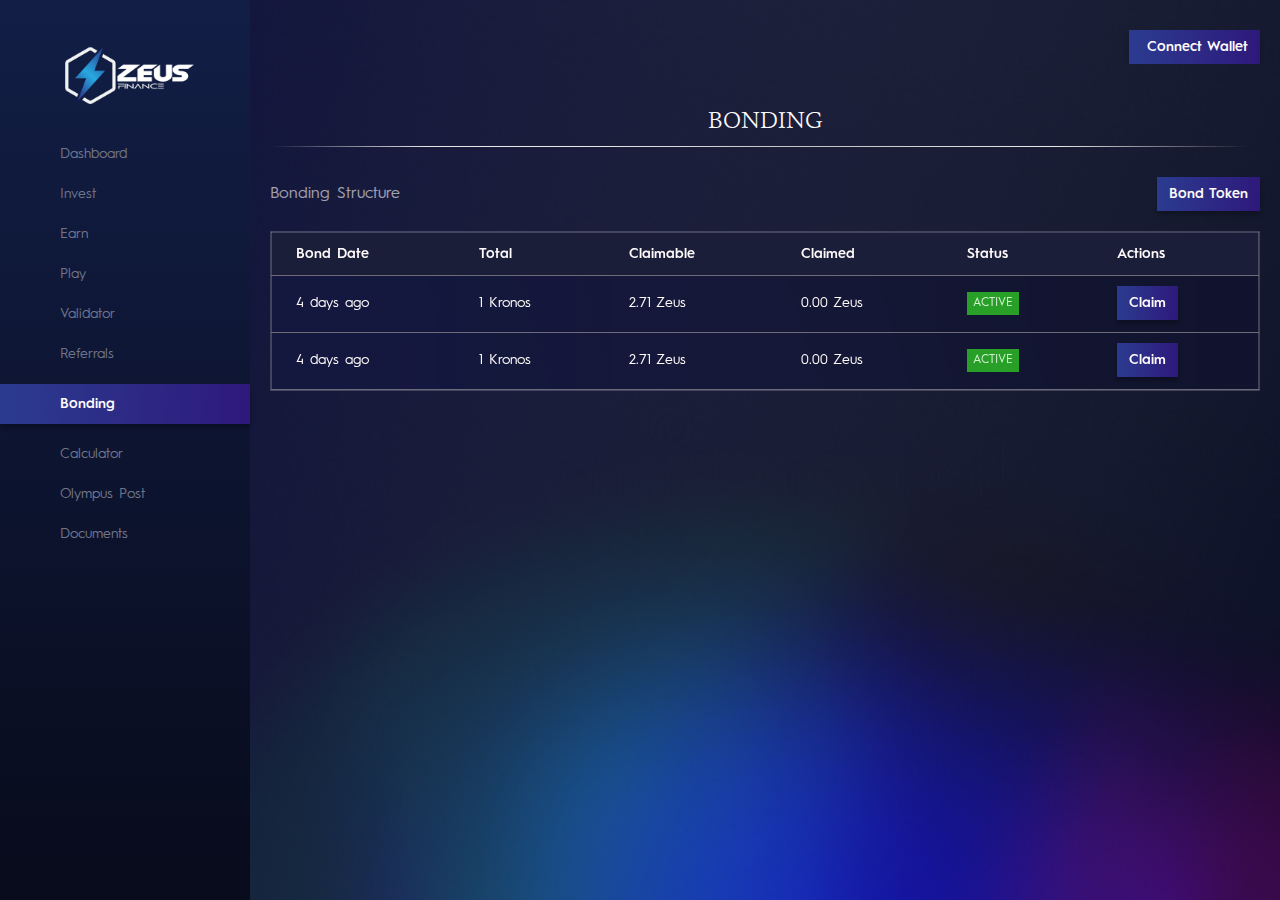
==== bonding.html @ 2ecd0ca0 "bonding and modals" ====
<!DOCTYPE html>
<html lang="en">
<head>
  <meta charset="UTF-8">
  <title>Zeus Node | Dashboard</title>
  <meta name="viewport" content="width=device-width, initial-scale=1.0">

  <!--  css style-->
  <link rel="stylesheet" type="text/css" href="assets/style.css">

  <!--Icons-->
  <link rel="stylesheet" href="https://unicons.iconscout.com/release/v4.0.0/css/line.css">
</head>
<body>

<input type="checkbox" id="nav-toggle">
<div class="sidebar">
  <div class="sidebar-brand">
    <a href="index.html" class="sidebar-link">
      <img src="assets/images/zeuslogo2.png" class="sidebar-logo">
    </a>
  </div>

  <ul class="side-menu">

    <li class="menu-link">
      <a href="index.html" class="menu-content">
        <i class="uil uil-apps"></i>
        <span class="menu-link-text">Dashboard</span>
      </a>
    </li>

    <li class="menu-link">
      <a href="invest.html" class="menu-content">
        <i class="uil uil-money-stack"></i>
        <span class="menu-link-text">Invest</span>
      </a>
    </li>

    <li class="menu-link">
      <a href="staking.html" class="menu-content">
        <i class="uil uil-money-withdraw"></i>
        <span class="menu-link-text">Earn</span>
      </a>
    </li>

    <li class="menu-link">
      <a href="lottery.html" class="menu-content">
        <i class="uil uil-play-circle"></i>
        <span class="menu-link-text">Play</span>
      </a>
    </li>

    <li class="menu-link">
      <a href="#" class="menu-content">
        <i class="uil uil-user-check"></i>
        <span class="menu-link-text">Validator</span>
      </a>
    </li>

    <li class="menu-link">
      <a href="referrals.html" class="menu-content">
        <i class="uil uil-user-plus"></i>
        <span class="menu-link-text">Referrals</span>
      </a>
    </li>

    <li class="menu-link active">
      <a href="bonding.html" class="menu-content">
        <i class="uil uil-adjust-circle"></i>
        <span class="menu-link-text">Bonding</span>
      </a>
    </li>

    <li class="menu-link">
      <a href="calculator.html" class="menu-content">
        <i class="uil uil-calculator"></i>
        <span class="menu-link-text">Calculator</span>
      </a>
    </li>

    <li class="menu-link">
      <a href="#" class="menu-content">
        <i class="uil uil-newspaper"></i>
        <span class="menu-link-text">Olympus Post</span>
      </a>
    </li>

    <li class="menu-link">
      <a href="#" class="menu-content">
        <i class="uil uil-file-alt"></i>
        <span class="menu-link-text">Documents</span>
      </a>
    </li>
  </ul>
</div>

<div class="main-content">
  <div class="top-nav">
    <div class="container">
      <button class="btn btn-primary">
        <i class="uil uil-link-h"></i>
        Connect Wallet
      </button>

      <button class="btn btn-primary menu-toggle-btn">
        <label for="nav-toggle" class="">
          <i class="uil uil-bars nav-open"></i>
          <i class="uil uil-times nav-close"></i>
        </label>
      </button>
    </div>
  </div>

  <div class="container">
    <div class="page-title dash-title">
      BONDING
      <div class="title-underline">
        <img src="./assets/images/undline.png" class="">
      </div>
    </div>

    <div class="page-section">
      <div class="bonding-header">
        <div class="structure-detail" id="modalBtn">Bonding Structure<i class="uil uil-angle-right"></i></div>
        <div class="new-bond">
          <button class="btn btn-primary">Bond Token</button>
        </div>
      </div>

      <div class="bonding-history-table table-responsive glass-card">
        <table class="table">
          <thead>
          <tr>
            <th>Bond Date</th>
            <th>Total</th>
            <th>Claimable</th>
            <th>Claimed</th>
            <th>Status</th>
            <th>Actions</th>
          </tr>
          </thead>
          <tbody>
          <tr>
            <td>4 days ago</td>
            <td>1 Kronos</td>
            <td>2.71 Zeus</td>
            <td>0.00 Zeus</td>
            <td><div class="pill success-pill">ACTIVE</div></td>
            <td><button class="btn btn-primary">Claim</button></td>
          </tr>

          <tr>
            <td>4 days ago</td>
            <td>1 Kronos</td>
            <td>2.71 Zeus</td>
            <td>0.00 Zeus</td>
            <td><div class="pill success-pill">ACTIVE</div></td>
            <td><button class="btn btn-primary">Claim</button></td>
          </tr>

          </tbody>
        </table>
      </div>
    </div>
  </div>
</div>

<!-- Modal -->
<div id="zeusModal" class="modal">

  <!-- Modal content -->
  <div class="modal-content">
    <div class="modal-header">
      <div class="modal-close"><i class="uil uil-multiply"></i></div>
      <div class="modal-title">
        <div class="modal-heading silver-text">BONDING STRUCTURE</div>
        <div class="modal-title-underline">
          <img src="./assets/images/undline.png" class="">
        </div>
      </div>
    </div>
    <div class="modal-body">
      <div class="structure-msg">
        <div class="msg-subtitle">(This structure is subject to change)</div>
        <div class="msg-text">
          <div class="msg-point">DAILY AVAILABLE TOKENS: <span class="msg-value">4287 ZEUS</span></div>
          <div class="msg-point">CURRENT AVAILABLE TOKENS: <span class="msg-value">4287 ZEUS</span></div>
          <div class="msg-point">BOND DISCOUNT: <span class="msg-value">20% off</span></div>
          <div class="msg-point">VESTING PERIOD: <span class="msg-value">7 Days</span></div>
        </div>
      </div>
    </div>
  </div>
</div>

</body>

<script>
    // Get the modal
    var modal = document.getElementById("zeusModal");

    // Get the button that opens the modal
    var btn = document.getElementById("modalBtn");

    // Get the <span> element that closes the modal
    var span = document.getElementsByClassName("modal-close")[0];

    // When the user clicks on the button, open the modal
    btn.onclick = function() {
        modal.style.display = "block";
    }

    // When the user clicks on <span> (x), close the modal
    span.onclick = function() {
        modal.style.display = "none";
    }

</script>
</html>
---- assets/style.css ----
@font-face {
    font-family: Ashbury;
    src: url('fonts/ashbury/ashbury.otf') format('opentype');
    font-weight: 300;
}

@font-face {
    font-family: Hurme;
    src: url('fonts/hurme/HurmeGeometricSans1 Hairline.otf') format('opentype');
    font-weight: 100;
}
@font-face {
    font-family: Hurme;
    src: url('fonts/hurme/HurmeGeometricSans1 HairlineOblique.otf') format('opentype');
    font-weight: 100;
    font-style: italic;
}

@font-face {
    font-family: Hurme;
    src: url('fonts/hurme/HurmeGeometricSans1 Thin.otf') format('opentype');
    font-weight: 200;
}
@font-face {
    font-family: Hurme;
    src: url('fonts/hurme/HurmeGeometricSans1 ThinOblique.otf') format('opentype');
    font-weight: 200;
    font-style: italic;
}

@font-face {
    font-family: Hurme;
    src: url('fonts/hurme/HurmeGeometricSans1 Light.otf') format('opentype');
    font-weight: 300;
}
@font-face {
    font-family: Hurme;
    src: url('fonts/hurme/HurmeGeometricSans1 LightOblique.otf') format('opentype');
    font-weight: 300;
    font-style: italic;
}

@font-face {
    font-family: Hurme;
    src: url('fonts/hurme/HurmeGeometricSans1.otf') format('opentype');
    font-weight: 400;
}
@font-face {
    font-family: Hurme;
    src: url('fonts/hurme/HurmeGeometricSans1 Oblique.otf') format('opentype');
    font-weight: 400;
    font-style: italic;
}

@font-face {
    font-family: Hurme;
    src: url('fonts/hurme/HurmeGeometricSans1 SemiBold.otf') format('opentype');
    font-weight: 500;
}
@font-face {
    font-family: Hurme;
    src: url('fonts/hurme/HurmeGeometricSans1SemiBoldOblique.otf') format('opentype');
    font-weight: 500;
    font-style: italic;
}

@font-face {
    font-family: Hurme;
    src: url('fonts/hurme/HurmeGeometricSans1 Bold.otf') format('opentype');
    font-weight: 600;
}
@font-face {
    font-family: Hurme;
    src: url('fonts/hurme/HurmeGeometricSans1 BoldOblique.otf') format('opentype');
    font-weight: 600;
    font-style: italic;
}

@font-face {
    font-family: Hurme;
    src: url('fonts/hurme/HurmeGeometricSans1 Black.otf') format('opentype');
    font-weight: 700;
}
@font-face {
    font-family: Hurme;
    src: url('fonts/hurme/HurmeGeometricSans1 BlackOblique.otf') format('opentype');
    font-weight: 700;
    font-style: italic;
}


* {
    box-sizing: border-box;
    font-family: Hurme, sans-serif;
    padding: 0;
    margin: 0;
    transition: all 300ms ease-out;
    scroll-behavior: smooth;
}

body {
    background: #060C2C;
}

/* Chrome, Safari, Edge, Opera */
input::-webkit-outer-spin-button,
input::-webkit-inner-spin-button {
    -webkit-appearance: none;
    margin: 0;
}
/* Firefox */
input[type=number] {
    -moz-appearance: textfield;
}

a {
    text-decoration: none;
}

html {
    scroll-behavior: smooth;
}

ul {
    list-style: none;
}


.sidebar {
    width: 250px;
    position: fixed;
    height: 100%;
    background: linear-gradient(180deg, #121E46 0%, #080B1B 100%);
}

.sidebar-brand {
    display: flex;
    align-items: center;
    justify-content: space-between;
}
.sidebar-link {
    margin-left: auto;
    margin-right: auto;
}
.sidebar-logo {
    height: 70px;
    width: auto;
    margin: 40px auto 0 auto;
}

.side-menu {
    margin-top: 28px;
}

li.menu-link {
    margin-bottom: 20px;
}

li.menu-link.active {
    padding: 10px 0;
    background: linear-gradient(91.88deg, #2B398E 7.34%, #2F1076 124.99%);
    box-shadow: 0px 4px 4px rgba(0, 0, 0, 0.25);
}
li.menu-link.active:hover {
    background: linear-gradient(271.73deg, #2B398E 10.87%, #2F1076 110.5%);
}
.menu-content {
    margin-left: 60px;
    color: #70758A;
    font-size: 14px;
    transition: all 300ms ease-out;
}

.menu-content:hover {
    color: #FFFBFB;
}

.active .menu-content {
    color: #FFFBFB;
}

.menu-content i {
    width: 20px;
}

.main-content {
    margin-left: 250px;

    /*width: 100%;*/
    height: 100vh;
    /*display: flex;*/
    background-image: url(./images/zeusbg.jpg);
    background-size: 100% 100%;
    background-position: center center;
    background-repeat: no-repeat;
    overflow-y: scroll;
    padding-bottom: 40px;
}

@media only screen and (max-width: 980px) {
    .main-content {
        width: 100%;
        left: 0 !important;
        margin-left: 0 !important;
    }

    .sidebar {
        left: -100% !important;
    }

}

.active .menu-link-text {
    font-weight: 500;
}


/*mobile sidebar toggle*/
#nav-toggle:checked + .sidebar {
    left: 0 !important;
    z-index: 100;
    width: 250px;
}

#nav-toggle:checked + ~.main-content {
    margin-left: 0rem !important;
}

#nav-toggle {
    display: none;
}

#nav-toggle:checked + .nav-close {
    display: inline-block !important;
}
#nav-toggle:checked + .nav-open {
    display: none !important;
}

.nav-open {
    display: inline-block !important;
}
.nav-close {
    display: none !important;
}
/*mobile sidebar toggle end*/


.container {
    margin-left: auto;
    margin-right: auto;
    padding-right: 20px;
    padding-left: 20px;
}

@media screen and (min-width: 576px) {
    .container {
        max-width: 540px;
        overflow: hidden;
    }
}

@media screen and (min-width: 768px) {
    .container {
        max-width: 720px;
    }
}

@media screen and (min-width: 992px) {
    .container {
        max-width: 960px;
    }
}

@media screen and (min-width: 1200px) {
    .container {
        max-width: 1140px;
    }
}

@media screen and (min-width: 1400px) {
    .container {
        max-width: 1320px;
    }
}

.top-nav {
    padding: 30px 0 40px 0;
}

.top-nav .container {
    display: flex;
    align-items: center;
    justify-content: end;
    width: 100%;
}

button.btn {
    border-radius: 0;
    display: flex;
    align-items: center;
    padding: 8px 12px;
    border: none;
    font-size: .875rem;
    font-weight: 500;
    cursor: pointer;
}

button.btn-sm {
    font-size: .75rem !important;
    padding: 6px 10px !important;
}

.btn-primary {
    background: linear-gradient(91.88deg, #2B398E 7.34%, #2F1076 124.99%);
    box-shadow: 0px 4px 4px rgba(0, 0, 0, 0.25);
    color: #FFFBFB;
    transition: background 300ms ease-out;
}

.btn-primary:hover {
    background: linear-gradient(271.69deg, #332B8E 18.62%, #4F1076 124.8%);
}

.btn i {
    margin-right: 6px;
    font-size: 20px;
}

.top-nav .container {
    display: flex;
    align-items: center;
    justify-content: end;
}

.menu-toggle-btn {
    margin-left: 20px;
    display: none !important;
}

.menu-toggle-btn i {
    margin-right: 0;
}

@media only screen and (max-width: 980px) {
    .top-nav .container {
        justify-content: space-between;
    }
    .menu-toggle-btn {
        display: flex !important;
    }
}

.page-title {
    font-family: Ashbury, sans-serif;
    color: #FFFBFB;
    font-size: 24px;
    text-align: center;
}
.dash-title {
    margin-bottom: 20px;
}
.title-underline {
    margin-top: -10px;
}
.title-underline img {
    width: 100%;
}

.dash-summary {
    /*margin-top: 32px;*/
    display: grid;
    grid-template-columns: repeat(2, 1fr);
    column-gap: 20px;
}
@media only screen and (max-width: 980px) {
    .dash-summary {
        grid-template-columns: repeat(1, 1fr);
    }
}

.summary-cards {

}

.card-group {
    display: grid;
    grid-template-columns: repeat(2, 1fr);
    column-gap: 20px;
}
@media only screen and (max-width: 768px) {
    .card-group {
        grid-template-columns: repeat(1, 1fr);
    }
}
@media only screen and (min-width: 560px) {
    .card-group {
        grid-template-columns: repeat(2, 1fr);
    }
}


.summary-card-single {
    margin-bottom: 20px;
    padding: 20px;
    border: 1px solid rgba(255, 255, 255, 0.2);

    background: linear-gradient(253.09deg, rgba(3, 2, 34, 0.25) -7.53%, rgba(7, 6, 86, 0.1575) 97.04%);
    backdrop-filter: blur(200px);
    -webkit-backdrop-filter: blur(200px);
    height: 126px;
}

.dash-summary-card-title {
    color: #fff;
    font-size: 14px;
    font-weight: 500;
    text-align: center;
}

.dash-summary-card-value {
    font-size: 50px;
    font-family: Ashbury, sans-serif;
    text-align: center;
}
@media only screen and (min-width: 980px) and (max-width: 1366px) {
    .dash-summary-card-value {
        font-size: 40px;
        margin-top: 12px;
    }
}

.dash-summary-card-grid {
    width: 100%;
    display: flex;
    align-items: center;
    justify-content: space-between;
    margin-top: 10px;
}

.card-value {
    font-size: 22px;
    font-family: Ashbury, sans-serif;
}
@media only screen and (min-width: 980px) and (max-width: 1200px){
    .card-value {
        font-size: 18px;
    }
}

.gold-text {
    background-image: linear-gradient(
            to right,
            /*#462523 0,*/
            #cb9b51 0,
            #f6e27a 45%,
            #f6f2c0 50%,
            /*#f6e27a 55%,*/
            #cb9b51 55%,
            #f6e27a 100%
    );
    background-clip: text;
    text-fill-color: transparent;
    -webkit-background-clip: text;
    -webkit-text-fill-color: transparent;
}

.pct-change {
    color: #259A46;
    font-size: 18px;
}
@media only screen and (min-width: 980px) and (max-width: 1200px) {
    .pct-change {
        font-size: 14px;
    }
}

.currency-dropdown {
    margin-top: 10px;
    display: flex;
    justify-content: center;
}

.summary-select {
    padding: 4px 8px;
    border: 1px solid #fff;
    background: rgba(255, 255, 255, 0.24);
    color: #fff;
    font-size: 12px;
}

.summary-select:focus {
    outline: none;
}

.news-card {
    padding: 20px;
    border: 1px solid rgba(255, 255, 255, 0.2);

    background: linear-gradient(253.09deg, rgba(3, 2, 34, 0.25) -7.53%, rgba(7, 6, 86, 0.1575) 97.04%);
    backdrop-filter: blur(200px);
    -webkit-backdrop-filter: blur(200px);

    height: 272px;
    overflow: hidden;
}

img.news-card-bg {
    height: 213px;
    opacity: 0.2;
    transform: rotate(15deg);
    top: 120px;
    left: -25px;
    position: absolute;
    pointer-events: none;
}
@media screen and (max-width: 768px) {
    img.news-card-bg {
        display: none;
    }
}

.news-card-title {
    color: #fff;
    font-size: 14px;
    font-weight: 500;
}

.news-article-title {
    color: #fff;
    font-size: 14px;
    margin-top: 10px;
}

.news-excerpt {
    color: #c9c9c9;
    font-size: 13px;
    margin-top: 4px;
    margin-bottom: 12px;
}

a.visit-link {
    font-size: 12px;
    font-weight: 500;
    color: #fff;
}

span.link-icon i {
    margin-top: -10px;
    font-size: 10px;
}

.card-bottom {
    margin-top: 50px;
    display: flex;
    align-items: center;
    justify-content: space-between;
}
@media only screen and (min-width: 980px) and (max-width: 1200px) {
    .card-bottom {
        margin-top: 40px;
    }
}
@media only screen and (max-width: 768px) {
    .card-bottom {
        margin-top: 32px;
    }
}

.news-card-date {
    font-size: 10px;
    color: #c9c9c9;
    font-weight: 300;
}

.news-navigate {
    display: flex;
    align-items: center;
}

.navigate-next, .navigate-prev {
    background-color: #273ebe;
    padding: 4px;
    display: flex;
    align-items: center;
    justify-content: center;
    color: #fff;
    font-size: 20px;
}

.navigate-next:hover, .navigate-prev:hover {
    background-color: #162372;
}

.navigate-next {
    margin-left: 8px;
}

.nodes-title {
    margin-top: 60px;
    margin-bottom: 20px;
}

.node-tiers-card {
    border: 1px solid rgba(255, 255, 255, 0.2);

    background: linear-gradient(253.09deg, rgba(3, 2, 34, 0.25) -7.53%, rgba(7, 6, 86, 0.1575) 97.04%);
    backdrop-filter: blur(200px);
    -webkit-backdrop-filter: blur(200px);
    padding: 40px 60px;
    display: grid;
    grid-template-columns: repeat(4, 1fr);
    column-gap: 30px;
    align-items: center;
    justify-content: center;
}

.node-tier {
    border: 1px solid rgba(255, 255, 255, 0.2);
    width: 230px;
    margin-right: auto;
    margin-left: auto;

    background: linear-gradient(253.09deg, rgba(3, 2, 34, 0.25) -7.53%, rgba(7, 6, 86, 0.1575) 97.04%);
    backdrop-filter: blur(200px);
    -webkit-backdrop-filter: blur(200px);
    padding: 24px 0 20px 0;
    text-align: center;

    transition: all 400ms ease-out;
}

@media only screen and (max-width: 560px) {
    .node-tiers-card {
        grid-template-columns: repeat(1, 1fr);
    }

    .node-tier {
        margin-bottom: 20px;
        width: 100%;
    }
}
@media only screen and (min-width: 560px) and (max-width: 980px) {
    .node-tiers-card {
        grid-template-columns: repeat(2, 1fr);
        column-gap: 20px;

        padding: 40px 25px;
    }

    .node-tier {
        width: 100%;
        margin-bottom: 32px;
    }
}
@media only screen and (min-width: 980px) and (max-width: 1300px) {
    .node-tiers-card {
        grid-template-columns: repeat(2, 1fr);
    }

    .node-tier {
        margin-bottom: 20px;
    }
}

img.node-img {
    height: 105px;
}

.tier-title {
    font-size: 24px;
    font-family: Ashbury, sans-serif;
    margin-top: 6px;

    background: linear-gradient(90.72deg, #737373 3.02%, #EEEEEE 31.07%, #9E9E9E 58.57%, #F9F9F9 97.64%);
    -webkit-background-clip: text;
    -webkit-text-fill-color: transparent;
    background-clip: text;
    text-fill-color: transparent;
    transition: all 300ms ease-out;
}
@media only screen and (max-width: 980px) {
    .tier-title {
        background: linear-gradient(90.72deg, #E9D16C 3.02%, #F1DF96 31.07%, #BFA24E 58.57%, #EFDB8D 97.64%);
        -webkit-background-clip: text;
        -webkit-text-fill-color: transparent;
        background-clip: text;
        text-fill-color: transparent;
    }
}

.tier-title-underline {
    margin-top: -10px;
}

.tier-earning {
    color: #AFAFAF;
    font-size: 10px;
    margin-top: 16px;
}

.node-tier button {
    margin-top: 12px;
}

.btn-sm {
    font-size: 12px;
}

.btn-sm i {
    font-size: 18px;
    margin-right: 6px;
}

.node-tier button {
    /*visibility: hidden;*/
    opacity: 0;
    margin-left: auto;
    margin-right: auto;
    transition: all 300ms ease-out;
}
@media only screen and (max-width: 980px) {
    .node-tier button {
        opacity: 1;
    }
}

.node-tier .node-img {
    -webkit-filter: grayscale(100%); /* Safari 6.0 - 9.0 */
    filter: grayscale(100%);
}
@media only screen and (max-width: 980px) {
    .node-tier .node-img {
        filter: none;
        -webkit-filter: none;
    }
}

.node-tier:hover {
    border: 1px solid rgba(255, 217, 82, 0.37);
}

.node-tier:hover .node-img {
    filter: none;
    -webkit-filter: none;
}

.node-tier:hover .tier-title {
    background: linear-gradient(90.72deg, #E9D16C 3.02%, #F1DF96 31.07%, #BFA24E 58.57%, #EFDB8D 97.64%);
    -webkit-background-clip: text;
    -webkit-text-fill-color: transparent;
    background-clip: text;
    text-fill-color: transparent;
}

.node-tier:hover button {
    /*visibility: visible;*/
    opacity: 1;
}

.glass-card {
    border: 1px solid rgba(255, 255, 255, 0.2);

    background: linear-gradient(253.09deg, rgba(3, 2, 34, 0.25) -7.53%, rgba(7, 6, 86, 0.1575) 97.04%);
    backdrop-filter: blur(200px);
    -webkit-backdrop-filter: blur(200px);
}

.asset-value-card {
    margin-top: 40px;
    padding: 32px 60px;
}
@media only screen and (max-width: 768px) {
    .asset-value-card {
        padding: 32px;
    }
}

.asset-value-card-title {
    font-size: 20px;
    color: #FFFBFB;
    font-weight: 500;
}
@media only screen and (max-width: 768px) {
    .asset-value-card-title {
        font-size: 16px;
    }
}

.asset-summary {
    margin-top: 30px;
    display: grid;
    grid-template-columns: repeat(2, 1fr);
    column-gap: 40px;
}
@media only screen and (max-width: 980px) {
    .asset-summary {
        grid-template-columns: repeat(1, 1fr);
        justify-content: center;
    }
}

.asset-single {
    display: flex;
    align-items: center;
}
@media only screen and (min-width: 980px) and (max-width: 1300px) {
    .asset-single {
        flex-direction: column;
    }
}
@media only screen and (max-width: 980px) {
    .asset-single {
        margin-right: auto;
        margin-left: auto;
    }

    .asset-single:first-child {
        margin-bottom: 40px;
    }
}
@media only screen and (max-width: 768px) {
    .asset-single {
        flex-direction: column;
        margin-bottom: 32px;
    }
}

.asset-chart {
    margin-right: 24px;
    height: 100%;
}
@media only screen and (min-width: 980px) and (max-width: 1300px) {
    .asset-chart {
        margin-right: 0;
    }
}
@media only screen and (max-width: 768px) {
    .asset-chart {
        margin-right: 0;
    }
}

.asset-details {
    margin-top: 16px;
}

.asset-detail-header {
    display: flex;
    align-items: center;
    padding-bottom: 8px;
    margin-bottom: 16px;
    border-bottom: 1px solid #FFFBFB;
}
@media only screen and (max-width: 768px) {
    .asset-detail-header {
        justify-content: center;
    }
}

img.asset-icon {
    width: 27px;
    height: 27px;
    object-fit: cover;
    border-radius: 50%;
    margin-right: 5px;
}

.asset-id {
    font-weight: 500;
    color: #FFFBFB;
}

.asset-name {
    font-size: 12px;
    font-weight: 300;
    color: #FFFBFB;
}

.asset-breakdown {
    width: 100%;
}

.breakdown-row {
    display: flex;
    align-items: center;
    justify-content: space-between;
    margin-bottom: 8px;
}

.row-title {
    font-size: 12px;
    font-weight: 300;
    color: #D7D7DA;
    margin-right: 80px;
}

.row-value {
    font-size: 12px;
    font-weight: 300;
    color: #FFFBFB;
}

canvas {
    width:200px;
    height:200px;
}
@media only screen and (max-width: 768px) {
    canvas {
        width: 150px;
        height: 150px;
    }
}

.asset-table {
    margin-top: 40px;
}

.table-responsive {
    overflow: scroll;
}

.table {
    width: 100%;
    color: #FFFBFB;
    text-align: start;
    border: 1px solid rgba(255, 255, 255, 0.2);
    border-collapse: collapse;
}

.table * * {
    padding: .75rem 1.5rem;
    text-align: start;
    white-space: nowrap;
}

.table thead * {
    background-color: #1B1E39;
    font-weight: 500;
    font-size: 14px;
}

.table thead tr {
    border-bottom: 1px solid #6d6b7a;
}

.table tbody tr {
    padding: 16px 20px !important;
    font-size: 14px;
}
.table tbody tr td{
    padding-top: 1.5rem;
}

.table tbody tr{
    border-bottom: 1px solid #6d6b7a;
}

.node-summary {
    padding: 32px;
    display: grid;
    grid-template-columns: repeat(4, 1fr);
}
@media screen and (min-width: 768px) and (max-width: 1300px) {
    .node-summary {
        /*grid-template-columns: repeat(1, 1fr);*/
        display: flex;
        flex-direction: column;
    }
}
@media screen and (max-width: 768px) {
    .node-summary {
        display: flex;
        flex-direction: column;
    }
}

.owned-node-summary {
    grid-area: 1 / 1 / 2 / 2;
    margin-right: 20px;
}
@media screen and (max-width: 768px) {
    .owned-node-summary {
        margin-bottom: 20px;
    }
}

.owned-node-title {
    color: #FFFBFB;
    font-size: 20px;
    font-weight: 500;
    margin-bottom: 2px;
}

.owned-node-value {
    font-size: 40px;
    font-family: Ashbury, sans-serif;
}

.owned-node-crypto {
    font-size: 16px;
    font-weight: 500;
    color: #FFFBFB;
}

.owned-node-crypto span.coin-id {
    font-weight: 200;
}

.guide-button {
    font-size: 16px;
    opacity: 50%;
    color: #FFFBFB;
    font-weight: 300;
    margin-top: 60px;
    cursor: pointer;
}
.guide-button:hover {
    opacity: 100%;
}

.node-claims {
    grid-area: 1 / 2 / 2 / 5;
    display: grid;
    grid-template-columns: repeat(4, 1fr);
    column-gap: 24px;
}
@media screen and (min-width: 1100px) and (max-width: 1390px) {
    .node-claims {
        grid-area: 1 / 2 / 2 / 5;
        grid-template-columns: repeat(4, 1fr);
    }
}
@media screen and (min-width: 1100px) and (max-width: 1300px) {
    .node-claims {
        margin-top: 20px;
    }
}
@media screen and (min-width: 768px) and (max-width: 1100px) {
    .node-claims {
        grid-template-columns: repeat(2, 1fr);
        grid-area: unset;
        margin-top: 20px;
        align-items: center;
        justify-content: center;
    }
}
@media screen and (max-width: 768px) {
    .node-claims {
        grid-template-columns: repeat(2, 1fr);
        display: grid;
        flex-direction: column;
        align-items: center;
    }
}
@media screen and (max-width: 560px) {
    .node-claims {
        grid-area: 1 / 1 / 2 / 2;
        display: flex;
        flex-direction: column;
        align-items: center;
    }
}

.node-claim-single {
    border: 1px solid rgba(255, 255, 255, 0.2);
    width: 160px;

    background: linear-gradient(253.09deg, rgba(3, 2, 34, 0.25) -7.53%, rgba(7, 6, 86, 0.1575) 97.04%);
    backdrop-filter: blur(200px);
    -webkit-backdrop-filter: blur(200px);
    padding: 12px;
    text-align: center;

    transition: all 400ms ease-out;
}
.node-claim-single:hover {
    border: 1px solid rgba(255, 217, 82, 0.37);
}
@media screen and (min-width: 768px) and (max-width: 1300px) {
    .node-claim-single {
        margin-bottom: 20px;
        margin-left: auto;
        margin-right: auto;
    }
}
@media screen and (max-width: 768px) {
    .node-claim-single {
        margin-bottom: 20px;
        padding: 12px 40px;
        width: auto;
    }
}

img.node-claim-img {
    -webkit-filter: grayscale(100%); /* Safari 6.0 - 9.0 */
    filter: grayscale(100%);
    height: 75px;
}
.node-claim-single:hover img.node-claim-img {
    filter: none;
    -webkit-filter: none;
}
@media screen and (max-width: 768px) {
    img.node-claim-img {
        -webkit-filter: none; /* Safari 6.0 - 9.0 */
        filter: none;
    }
}

.tier-claim-title {
    font-size: 16px;
    margin-top: 5px;
    font-family: Ashbury, sans-serif;

    background: linear-gradient(90.72deg, #737373 3.02%, #EEEEEE 31.07%, #9E9E9E 58.57%, #F9F9F9 97.64%);
    -webkit-background-clip: text;
    -webkit-text-fill-color: transparent;
    background-clip: text;
    text-fill-color: transparent;
}
.node-claim-single:hover .tier-claim-title {
    background-image: linear-gradient(
            to right,
                /*#462523 0,*/
            #cb9b51 0,
            #f6e27a 45%,
            #f6f2c0 50%,
                /*#f6e27a 55%,*/
            #cb9b51 55%,
            #f6e27a 100%
    );
    background-clip: text;
    text-fill-color: transparent;
    -webkit-background-clip: text;
    -webkit-text-fill-color: transparent;
}
@media screen and (max-width: 768px) {
    .tier-claim-title {
        background-image: linear-gradient(
                to right,
                    /*#462523 0,*/
                #cb9b51 0,
                #f6e27a 45%,
                #f6f2c0 50%,
                    /*#f6e27a 55%,*/
                #cb9b51 55%,
                #f6e27a 100%
        );
        background-clip: text;
        text-fill-color: transparent;
        -webkit-background-clip: text;
        -webkit-text-fill-color: transparent;
    }
}

.claim-title-underline {
    margin-top: -10px;
}

.claim-title-underline img {
    width: 100px;
}

.tier-claim-earning {
    font-size: 10px;
    color: #AFAFAF;
    margin-top: 11px;
}

.node-claim-create {
    margin-top: 12px;
    width: 120px;
    margin-right: auto;
    margin-left: auto;
    display: flex;
    align-items: center;
    justify-content: space-between;
}

.node-create, .node-claim {
    font-size: 12px;
    color: #FFFBFB;
    opacity: 0;
    cursor: pointer;
    font-weight: 300;
    transition: all 300ms ease-out;
}
.node-claim-single:hover .node-create, .node-claim-single:hover .node-claim {
    opacity: 1;
}
.node-create:hover, .node-claim:hover {
    font-weight: 500;
}
@media screen and (max-width: 768px) {
    .node-create, .node-claim {
        opacity: 1;
        font-weight: 500;
    }
}

.node-history-table {
    margin-top: 16px;
}

.node-history-actions {
    margin-top: 40px;
    display: flex;
    align-items: center;
    justify-content: end;
}

button.filter-btn {
    border-radius: 0;
    font-size: 14px;
    font-weight: 500;
    padding: 8px 12px;
    color: #7E9EFF;
    border: 1px solid #7E9EFF;
    background: transparent;
    margin-right: 16px;
    cursor: pointer;
}
button.filter-btn:hover {
    background: #0b0d18;
}

.asset-card {

}

.table .status {
    background: transparent;
    padding: 4px 8px;
    font-size: 14px;
}

.table .status.status-progress {
    border: 1px solid #289F26;
    color: #289F26;
    width: max-content;
}
.table .status.status-complete {
    background: #289F26;
    color: #FFFBFB;
    width: max-content;
}

.table .countdown {
    background: #332B8E;
    box-shadow: 0px 4px 4px rgba(0, 0, 0, 0.25);
    color: #FFFBFB;
    width: max-content;
    padding: 4px 8px;
    font-size: 14px;
    font-family: monospace;
    position: relative;
}
.table .countdown .timer {
    position: relative;
    z-index: 20;
    padding: 0;
}

.table .countdown .second-bg {
    position: absolute;
    right: 0;
    background: #772424;
    width: 27px;
    top: 0;
    z-index: 10;
    padding: 0;
    height: 100%;
}

.stake-duration {

}

.duration-title {
    color: #FFFBFB;
    font-size: 18px;
}

.staking-times {
    margin: 8px 0 20px 0;
    display: flex;
    align-items: center;
    flex-wrap: wrap;
}

.duration-button {
    border: 1px solid rgba(255, 255, 255, 0.2);
    color:  #FFFBFB;
    padding: 6px 12px;
    margin-right: 12px;
    cursor: pointer;
    white-space: nowrap;
    margin-bottom: 8px;
}
.duration-button.active {
    background: #2B398E;
}
.duration-button:hover {
    background: #2B398E;
}

.staking-summary {
    display: grid;
    grid-template-columns: repeat(2, 1fr);
    column-gap: 20px;
}
@media screen and (max-width: 1100px) {
    .staking-summary {
        grid-template-columns: repeat(1, 1fr);
    }
}

.staking-summary-personal {
    display: grid;
    grid-template-columns: repeat(2, 1fr);
    column-gap: 20px;
}
@media screen and (max-width: 560px) {
    .staking-summary-personal {
        grid-template-columns: repeat(1, 1fr);
    }
}

.stake-total-card {
    padding: 32px;
}
@media screen and (max-width: 1100px) {
    .stake-total-card {
        margin-bottom: 20px;
        grid-area: 1 / 1 / 2 / 2;
    }
}

.stake-card-title {
    font-size: 1.25rem;
    color: #FFFBFB;
}

.stake-card-value {
    font-family: Ashbury, sans-serif;
    font-size: 2.5rem;
}
@media screen and (max-width: 768px) {
    .stake-card-value {
        font-size: 1.85rem;
    }
}

.stake-card-value span.value-currency {
    font-family: Ashbury, sans-serif;
    font-size: 1.5rem;
    margin-top: 2px;
}
@media screen and (max-width: 768px) {
    .stake-card-value span.value-currency {
        font-size: 1rem;
    }
}

.stake-card-usd {
    font-size: 1rem;
    color: #FFFBFB;
    font-weight: 500;
}

.stake-emissions {
    font-size: 14px;
    font-weight: 400;
    color: #9A9CB2;
    margin-top: 24px;
}

.stake-unclaimed-card {
    padding: 32px;
}
@media screen and (max-width: 560px) {
    .stake-unclaimed-card {
        margin-bottom: 20px;
    }
}

.staking-card-title {
    font-size: 1rem;
    color: #FFFBFB;
}

.staking-card-value {
    font-size: 2.5rem;
    font-family: Ashbury, sans-serif;
    margin-top: 2px;
}

.btn-staking-card {
    margin-top: 12px;
}

.add-usdc-text {
    font-size: .75rem;
    color: #7E9EFF;
    margin-top: 12px;
    cursor: pointer;
}

.my-staking {
    padding: 32px;
}

.staking-amount {
    margin-top: 40px;
}

.stake-toggle {
    display: flex;
    align-items: center;
}

.stake-switch {
    font-size: 1rem;
    color: #FFFBFB;
    opacity: .4;
    cursor: pointer;
}
.stake-switch.active {
    font-weight: 500;
    background-image: linear-gradient(
            to right,
                /*#462523 0,*/
            #cb9b51 0,
            #f6e27a 45%,
            #f6f2c0 50%,
                /*#f6e27a 55%,*/
            #cb9b51 55%,
            #f6e27a 100%
    );
    background-clip: text;
    text-fill-color: transparent;
    -webkit-background-clip: text;
    -webkit-text-fill-color: transparent;

    opacity: 1;
}

.stake-switch:hover {
    opacity: 1;
}

.toggle-divider {
    margin: 0 8px;
    color: #FFFBFB;
    opacity: .5;
}

.stake-balance {
    margin-top: 12px;
    font-size: .85rem;
    color: #8EB7F5;
}

span.balance-value {
    color: #FFFBFB;
    font-weight: 500;
}

.stake-approve {
    display: flex;
    align-items: center;
    margin: 8px 0 16px 0;
}
@media screen and (max-width: 768px) {
    .stake-approve {
        flex-wrap: wrap;
    }
}

.stake-input {
    display: flex;
    align-items: center;
    justify-content: space-between;
    padding: 4px 6px;
    border: 1px solid rgba(255, 255, 255, 0.2);
    background: #292E48;
    margin-right: 12px;
    width: 250px;
}
@media screen and (max-width: 768px) {
    .stake-input {
        margin-bottom: 8px;
    }

    .stake-approve-btn {
        margin-bottom: 8px;
    }
}

input.stake-input-field {
    color: #FFFBFB;
    font-size: .85rem;
    margin-right: 4px;
    margin-bottom: 4px;
    margin-top: 4px;
    width: 60%;
    background: transparent;
    border: none;
    outline: none;
    text-align: left;
}

.stake-max-label {
    color: #8EB7F5;
    font-size: .75rem;
    padding: 8px;
    cursor: pointer;
}
span.stake-available {
    font-size: .7rem;
}

.stake-approve-btn i {
    font-size: 1rem;
}

.staking-history {
    padding: 32px;
}

.staking-history-title {
    margin-bottom: 12px;
}

.lottery-cards {
    display: grid;
    grid-template-columns: repeat(3, 1fr);
    column-gap: 20px;
}
@media screen and (max-width: 768px) {
    .lottery-cards {
        grid-template-columns: repeat(2, 1fr);
    }
}
@media screen and (max-width: 560px) {
    .lottery-cards {
        grid-template-columns: repeat(1, 1fr);
    }
}

.lottery-card {
    margin-bottom: 20px;
    padding: 32px;
}

.lottery-card-title {
    font-size: 1rem;
    color: #FFFBFB;
}

.lottery-card-value {
    font-family: Ashbury, sans-serif;
    font-size: 2.5rem;
}

span.card-value-currency {
    font-family: Ashbury, sans-serif;
    font-size: 1.5rem;
}

.lottery-card-usd {
    font-size: 1rem;
    font-weight: 500;
    color: #FFFBFB;
}

.lottery-winners {
    padding: 32px;
    margin-top: 20px;
}

.lottery-winners-card-title {
    font-size: 1rem;
    color: #FFFBFB;
    margin-bottom: 12px;
}

.referral-summary {
    display: grid;
    grid-template-columns: repeat(3, 1fr);
    column-gap: 20px;
}
@media screen and (min-width: 768px) and (max-width: 1300px) {
    .referral-summary {
        grid-template-columns: repeat(1, 1fr);
    }
}
@media screen and (max-width: 768px) {
    .referral-summary {
        grid-template-columns: repeat(1, 1fr);
    }
}

.rewards-summary {
    grid-area: 1 / 1 / 2 / 2;
    padding: 32px;
}
@media screen and (min-width: 768px) and (max-width: 1300px) {
    .rewards-summary {
        grid-area: unset;
        margin-bottom: 20px;
    }
}
@media screen and (max-width: 768px) {
    .rewards-summary {
        grid-area: unset;
        margin-bottom: 20px;
    }
}

.rewards-summary-title {
    font-size: 1rem;
    color: #FFFBFB;
}

.rewards-summary-value {
    margin-top: 2px;
    font-family: Ashbury, sans-serif;
    font-size: 40px;
}

span.rewards-currency {
    font-family: Ashbury, sans-serif;
    font-size: 1.5rem;
}

.rewards-summary-usd {
    color: #FFFBFB;
    font-weight: 500;
}

.rewards-summary-tiers {
    padding: 32px;
    grid-area: 1 / 2 / 2 / 4;
}
@media screen and (min-width: 768px) and (max-width: 1300px) {
    .rewards-summary-tiers {
        grid-area: unset;
    }
}
@media screen and (max-width: 768px) {
    .rewards-summary-tiers {
        grid-area: unset;
    }
}

.rewards-tier-cards {
    display: grid;
    grid-template-columns: repeat(4, 1fr);
    column-gap: 24px;
    margin-top: 12px;
}
@media screen and (max-width: 768px) {
    .rewards-tier-cards {
        grid-template-columns: repeat(2, 1fr);
    }
}
@media screen and (max-width: 560px) {
    .rewards-tier-cards {
        grid-template-columns: repeat(1, 1fr);
    }
}

.rewards-tier-card {
    background: linear-gradient(253.09deg, rgba(3, 3, 32, 0.8) -7.53%, rgba(5, 4, 52, 0.504) 97.04%);
    border: 1px solid rgba(255, 255, 255, 0.2);
    backdrop-filter: blur(120px);

    padding: 12px;
    text-align: center;
}
@media screen and (max-width: 768px) {
    .rewards-tier-card {
        margin-bottom: 20px;
    }
}

.silver-text {
    background: linear-gradient(94.36deg, #737373 0%, #EEEEEE 30.2%, #9E9E9E 59.8%, #F9F9F9 101.85%);
    -webkit-background-clip: text;
    -webkit-text-fill-color: transparent;
    background-clip: text;
    text-fill-color: transparent;
}

.tier-card-title {
    font-family: Ashbury, sans-serif;
    font-size: 1rem;
}

.tier-card-value {
    font-size: 2.25rem;
    font-family: Ashbury, sans-serif;
}

.referral-how-to {
    margin-top: 40px;
    padding: 32px;
}

.how-to-grid {
    display: grid;
    grid-template-columns: repeat(2, 1fr);
    column-gap: 40px;
}
@media screen and (max-width: 768px) {
    .how-to-grid {
        grid-template-columns: repeat(1, 1fr);
    }
}

.how-to-text {
    color: #FFFBFB;
}
@media screen and (max-width: 768px) {
    .how-to-text {
        margin-bottom: 20px;
    }
}

.how-to-title {
    font-size: 1rem;
}

.how-to-points {
    color: #CAC9DC;
    font-size: .75rem;
    margin-top: 8px;
}

.referral-code-title {
    color: #FFFBFB;
    font-size: 1rem;
}

.referral-link-code {
    display: flex;
    align-items: center;
    margin-top: 12px;
    flex-wrap: wrap;
}

.blue-input-box {
    display: flex;
    align-items: center;
    justify-content: space-between;
    padding: 4px 6px;
    border: 1px solid rgba(255, 255, 255, 0.2);
    background: #292E48;
    margin-right: 12px;
    min-width: 250px;
}
@media screen and (max-width: 1150px){
    .blue-input-box {
        margin-bottom: 12px;
    }
}
.blue-input {
    color: #FFFBFB;
    font-size: .85rem;
    margin-right: 4px;
    margin-bottom: 4px;
    margin-top: 4px;
    background: transparent;
    border: none;
    outline: none;
    text-align: left;
}

input.referral-text {
    width: 100%;
}

.referrals-history-table {
    margin-top: 40px;
}

@media screen and (max-width: 1150px) {
    .referral-link-code button {
        margin-bottom: 12px;
    }
}

.calc-section-title {
    font-size: 1rem;
    color: #FFFBFB;
    margin-bottom: 12px;
}

.calc-tier-cards {
    display: grid;
    grid-template-columns: repeat(4, 1fr);
    column-gap: 20px;
}
@media screen and (max-width: 560px) {
    .calc-tier-cards {
        grid-template-columns: repeat(1, 1fr);
    }
}
@media screen and (min-width: 560px) and (max-width: 1200px) {
    .calc-tier-cards {
        grid-template-columns: repeat(2, 1fr);
    }
}

@media screen and (max-width: 768px) {
    .calc-tier {
        margin-bottom: 32px;
    }
}
@media screen and (min-width: 768px) and (max-width: 1200px) {
    .calc-tier {
        margin-bottom: 32px;
    }
}

.calc-tier .glass-card {
    text-align: center;
}

.calc-tier-title {
    font-size: 1rem;
    font-family: Ashbury, sans-serif;
}

.calc-tier-top {
    margin-bottom: 15px;
    padding: 24px;
}

.calc-tier-form {
    margin-top: 16px;
}

.calc-form-label {
    font-size: .75rem;
    color: #FFFBFB;
    opacity: .7;
    display: block;
    text-align: left;
}

.label-light {
    color: #FFFBFB;
    opacity: 1;
}

.calc-form-group {
    display: flex;
    flex-direction: column;
    margin-bottom: 20px;
}

input.calc-form-input {
    display: flex;
    align-items: center;
    justify-content: space-between;
    padding: 5px 8px;
    border: 1px solid rgba(255, 255, 255, 0.2);
    background: #0E1437;
    color: #FFFBFB;
}

input.calc-form-input.readable {
    background: #292E48;
    border: none;
}
input.calc-form-input.readable:focus {
    outline: none;
}
input.calc-form-input:focus {
    border: none;
    outline: 1px solid rgba(255, 255, 255, 0.2);
}

.calc-tier-price {
}

.calc-tier-price-top {
    border-bottom: 1px solid #363953;
    padding: 12px 24px;
    text-align: right;
}

.calc-tier-node-price {
    font-size: 0.85rem;
    color: #FFFBFB;
    opacity: .5;
}

.calc-tier-multiply {
    color: #FFFBFB;
    margin-top: 8px;
}

.calc-tier-price-bottom {
    padding: 12px 24px;
    text-align: right;
}

.calc-tier-sum {
    font-size: 1.25rem;
    color: #FFFBFB;
    font-weight: 500;
}


.calc-earnings {
    margin-top: 64px;
}

.calc-earnings-claim {
    display: flex;
    align-items: center;
    justify-content: space-between;
    margin-bottom: 12px;
    flex-wrap: wrap;
}

.calc-earnings .calc-section-title {
    margin-bottom: 0;
}
@media screen and (max-width: 768px) {
    .calc-earnings .calc-section-title {
        margin-bottom: 12px;
    }
}


.claim-pct {
    display: flex;
    align-items: center;
}

.claim-pct-label {
    color: #FFFBFB;
    font-size: .75rem;
    margin-right: 8px;
}

.calc-earnings-table .table thead * {
    background-color: transparent;
}

.calc-earnings-table .table th {
    color: #FFFBFB;
    opacity: .5;
    font-weight: 500;
}

.calc-earnings-table .table thead tr {
    border-bottom: 1px solid #646a98;
}

.calc-earnings-table .table tbody tr {
    border: none;
}
.calc-earnings-table .table tbody th {
    border-right: 1px solid #646a98;
    max-width: 70px;
    white-space: nowrap;
}
@media screen and (max-width: 768px){
    .calc-earnings-table .table tbody th {
        max-width: 150px;
    }
}

.modal {
    display: none; /* Hidden by default */
    position: fixed; /* Stay in place */
    z-index: 100; /* Sit on top */
    left: 0;
    top: 0;
    width: 100%; /* Full width */
    height: 100%; /* Full height */
    overflow: auto; /* Enable scroll if needed */
    background-color: rgb(0,0,0); /* Fallback color */
    background-color: rgba(18,18,18,0.7); /* Black w/ opacity */
}

.modal-content {
    background: linear-gradient(180deg, #121E46 0%, #080B1B 100%);
    margin: 10% auto; /* 15% from the top and centered */
    padding: 36px;
    width: 40%;
    /*height: 40vh;*/
    overflow: hidden;
}
@media screen and (max-width: 768px){
    .modal-content {
        width: 80%;
        padding: 20px;
    }
}

.modal-lg .modal-content {
    width: 65%;
    height: 60vh;
}
@media screen and (max-width: 768px){
    .modal-lg .modal-content {
        width: 80%;
        height: 80%;
    }
}

.modal-close {
    float: right;
    font-weight: bold;
    border-radius: 50%;
    background: #D9D9D9;
    height: 32px;
    width: 32px;
    font-size: 16px;
    color: #000C74;
    display: flex;
    align-items: center;
    justify-content: center;
}
@media screen and (max-width: 768px){
    .modal-close {
        width: 20px;
        height: 20px;
        font-size: 12px;
    }
}

.modal-close:hover,
.modal-close:focus {
    color: black;
    text-decoration: none;
    cursor: pointer;
    background: #AFAFAF;
}

.modal-heading {
    text-align: center;
    font-family: Ashbury, sans-serif;
    font-size: 24px;
}
@media screen and (max-width: 768px){
    .modal-heading {
        font-size: 1rem;
    }
}

.modal-title-underline img {
    width: 100%;
}

.modal-body {
    height: 100%;
    overflow: hidden;
}

.invest-guide-body {
    display: flex;
    align-items: start;
    margin-top: 24px;
    height: 100%;
}

.invest-guide-map {
    margin-right: 28px;
    color: #FFFBFB;
    border-right: 1px solid #6A7287;
    padding-right: 32px;
}
@media screen and (max-width: 768px){
    .invest-guide-map {
        display: none;
    }
}

.map-item {
    font-size: 1rem;
    margin-bottom: 12px;
    opacity: .6;
    cursor: pointer;
    color: #FFFBFB;
}

.map-item:hover {
    opacity: 1;
}

.invest-guide-content {
    height: 100%;
    overflow: auto;
    padding-bottom: 40px;
}

.invest-guide-section {
    margin-bottom: 32px;
    color: #FFFBFB;
}

.guide-section-header {
    font-size: 1rem;
    font-weight: 500;
    opacity: 100% !important;
}

.guide-section-body {
    font-size: .875rem;
    margin-top: 8px;
}
.guide-section-body .guide-body-line {
    opacity: .6;
}
.guide-section-body .btn {
    opacity: 1 !important;
    margin-top: 4px;
}

.guide-body-line {
    margin-bottom: 4px;
}

.text-sbold {
    font-weight: 500;
}

.node-tabs-box {
    display: flex;
    justify-content: center;
}
.node-type-tabs {
    margin-top: 16px;
    display: flex;
    align-items: center;
}

.node-type {
    font-size: 1rem;
    color: #FFFBFB;
    opacity: .6;
    cursor: pointer;
}
.node-type:hover {
    opacity: 1;
    font-weight: 500;
}

.node-type.active {
    background-image: linear-gradient(
            to right,
                /*#462523 0,*/
            #cb9b51 0,
            #f6e27a 45%,
            #f6f2c0 50%,
                /*#f6e27a 55%,*/
            #cb9b51 55%,
            #f6e27a 100%
    );
    background-clip: text;
    text-fill-color: transparent;
    -webkit-background-clip: text;
    -webkit-text-fill-color: transparent;

    font-weight: 500;
    opacity: 1;
}

.node-tab-divider {
    margin: 0 16px;
    color: #FFFBFB;
    opacity: .6;
}

.node-cost {
    font-size: .75rem;
    color: #FFFBFB;
    margin-top: 24px;
    text-align: center;
}


.create-node-section {
    margin-top: 24px;
    /*width: 400px;*/
    display: flex;
    flex-direction: column;
    justify-content: center;
    align-items: center;
}

.create-node-section .btn {
    margin-top: 16px;
}


.bonding-history-table .table tbody tr td{
    padding-top: 10px;
}


.bonding-header {
    margin-bottom: 20px;
    display: flex;
    align-items: center;
    justify-content: space-between;
}

.structure-detail {
    color: #FFFBFB;
    opacity: .6;
    cursor: pointer;
}
.structure-detail:hover {
    opacity: 1;
}

.structure-msg {
    margin-top: 20px;
}

.msg-subtitle {
    color: #FFFBFB;
    text-align: center;
    font-weight: 500;
    font-size: .875rem;
}

.msg-text {
    margin-top: 16px;
    color: #FFFBFB;
    text-align: center;
}

.msg-point {
    margin-bottom: 8px;
    font-size: .75rem;
    opacity: .6;
}

span.msg-value {
    font-weight: 500;
    opacity: 1;
}

.pill {
    padding: 4px 6px;
    font-size: .75rem;
    width: max-content;
}

.success-pill {
    background-color: #289F26;
    color: #d4f1d4;
}
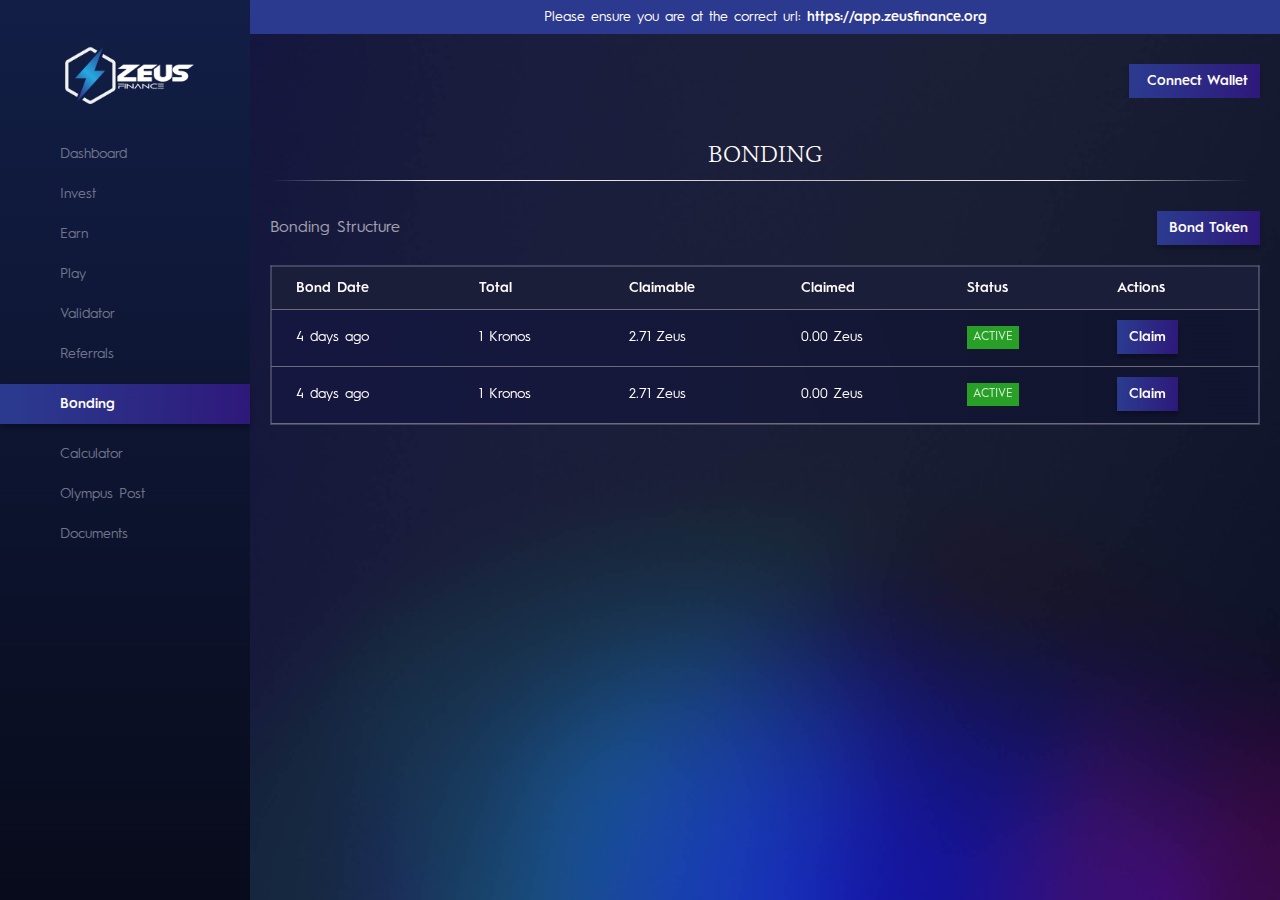
==== commit 94e46974: "fixes v2" ====
--- a/bonding.html
+++ b/bonding.html
@@ -96,6 +96,9 @@
 </div>
 
 <div class="main-content">
+  <div class="url-notice">
+    Please ensure you are at the correct url: <i class="uil uil-lock"></i> <span class="url">https://app.zeusfinance.org</span>
+  </div>
   <div class="top-nav">
     <div class="container">
       <button class="btn btn-primary">
--- a/assets/style.css
+++ b/assets/style.css
@@ -208,6 +208,23 @@
         left: -100% !important;
     }
 
+}
+
+.url-notice {
+    background: #2B398E;
+    color: #FFFBFB;
+    font-size: .875rem;
+    text-align: center;
+    padding: 8px;
+}
+@media screen and (max-width: 560px) {
+    .url-notice {
+        font-size: .75rem;
+    }
+}
+
+.url-notice span.url {
+    font-weight: 500;
 }
 
 .active .menu-link-text {
@@ -629,6 +646,11 @@
 
     transition: all 400ms ease-out;
 }
+.node-tier i {
+    color: #FFFBFB;
+    opacity: .6;
+    font-size: 32px;
+}
 
 @media only screen and (max-width: 560px) {
     .node-tiers-card {
@@ -668,7 +690,7 @@
 }
 
 .tier-title {
-    font-size: 24px;
+    font-size: 20px;
     font-family: Ashbury, sans-serif;
     margin-top: 6px;
 
@@ -745,6 +767,15 @@
     -webkit-filter: none;
 }
 
+.node-tier:hover i {
+    opacity: 1;
+    font-size: 36px;
+    transform: rotate(20deg);
+    -webkit-transform:rotate(20deg);
+    -moz-transform:rotate(20deg);
+    -o-transform:rotate(20deg);
+}
+
 .node-tier:hover .tier-title {
     background: linear-gradient(90.72deg, #E9D16C 3.02%, #F1DF96 31.07%, #BFA24E 58.57%, #EFDB8D 97.64%);
     -webkit-background-clip: text;
@@ -1017,6 +1048,14 @@
 }
 .guide-button:hover {
     opacity: 100%;
+}
+
+.stake-total-card .guide-button {
+    margin-top: 30px;
+}
+
+.node-claims-tiers {
+    grid-area: 1 / 2 / 2 / 5;
 }
 
 .node-claims {
@@ -1179,7 +1218,7 @@
 }
 
 .node-create, .node-claim {
-    font-size: 12px;
+    font-size: 11px;
     color: #FFFBFB;
     opacity: 0;
     cursor: pointer;
@@ -1196,6 +1235,7 @@
     .node-create, .node-claim {
         opacity: 1;
         font-weight: 500;
+        font-size: 11px;
     }
 }
 
@@ -1204,10 +1244,26 @@
 }
 
 .node-history-actions {
-    margin-top: 40px;
-    display: flex;
-    align-items: center;
-    justify-content: end;
+    margin-top: 60px;
+    display: flex;
+    align-items: center;
+    justify-content: space-between;
+}
+
+.actions-left, .actions-right {
+    display: flex;
+    align-items: center;
+}
+
+.actions-left .btn:first-child {
+    margin-right: 8px;
+}
+
+.text-btn {
+    font-size: .75rem;
+    color: #7E9EFF;
+    margin-top: 12px;
+    cursor: pointer;
 }
 
 button.filter-btn {
@@ -1260,6 +1316,7 @@
     position: relative;
     z-index: 20;
     padding: 0;
+    font-family: monospace;
 }
 
 .table .countdown .second-bg {
@@ -1413,11 +1470,14 @@
 
 .staking-amount {
     margin-top: 40px;
+    padding: 32px;
+    margin-bottom: 40px;
 }
 
 .stake-toggle {
     display: flex;
     align-items: center;
+    justify-content: center;
 }
 
 .stake-switch {
@@ -1457,10 +1517,46 @@
 }
 
 .stake-balance {
-    margin-top: 12px;
+    margin-top: 24px;
     font-size: .85rem;
     color: #8EB7F5;
-}
+    text-align: center;
+}
+.staking-duration {
+    margin-top: 24px;
+    display: flex;
+    align-items: center;
+    justify-content: center;
+    flex-wrap: wrap;
+}
+.duration-label {
+    font-size: .875rem;
+    color: #FFFBFB;
+    margin-right: 8px;
+    white-space: nowrap;
+}
+.duration-options {
+    display: flex;
+    align-items: center;
+}
+.duration-option {
+    border: 1px solid rgba(255, 255, 255, 0.2);
+    color:  #FFFBFB;
+    padding: 2px 4px;
+    margin-right: 8px;
+    cursor: pointer;
+    white-space: nowrap;
+    /*margin-bottom: 8px;*/
+    font-size: .875rem;
+}
+
+.duration-option.active {
+    background: #2B398E;
+}
+.duration-option:hover {
+    background: #2B398E;
+}
+
 
 span.balance-value {
     color: #FFFBFB;
@@ -1470,7 +1566,8 @@
 .stake-approve {
     display: flex;
     align-items: center;
-    margin: 8px 0 16px 0;
+    margin: 20px 0 16px 0;
+    justify-content: center;
 }
 @media screen and (max-width: 768px) {
     .stake-approve {
@@ -1530,7 +1627,7 @@
 }
 
 .staking-history-title {
-    margin-bottom: 12px;
+    /*margin-bottom: 12px;*/
 }
 
 .lottery-cards {
@@ -2262,22 +2359,177 @@
     color: #d4f1d4;
 }
 
-
-
-
-
-
-
-
-
-
-
-
-
-
-
-
-
-
-
-
+.node-summary-cards {
+    display: grid;
+    grid-template-columns: repeat(4, 1fr);
+    column-gap: 20px;
+    margin-bottom: 60px;
+}
+@media screen and (max-width: 1200px) {
+    .node-summary-cards {
+        grid-template-columns: repeat(2, 1fr);
+    }
+}
+@media screen and (max-width: 560px) {
+    .node-summary-cards {
+        grid-template-columns: repeat(1, 1fr);
+    }
+}
+
+.node-summary-card {
+    padding: 20px;
+}
+@media screen and (max-width: 1200px) {
+    .node-summary-card {
+        margin-bottom: 20px;
+    }
+}
+
+.summary-card-title {
+    color: #fff;
+    font-size: 1rem;
+    font-weight: 500;
+}
+
+.summary-card-list {
+    margin-top: 12px;
+}
+
+.summary-list-item {
+    display: flex;
+    align-items: center;
+    justify-content: space-between;
+    margin-bottom: 4px;
+}
+
+.summary-tier {
+    color: #FFFBFB;
+    font-size: .875rem;
+    font-weight: 300;
+}
+
+.summary-value {
+    color: #FFFBFB;
+    font-size: .875rem;
+    font-weight: 600;
+}
+
+.summary-value .value-currency {
+    font-weight: 200;
+}
+
+.compound-balance-value {
+    font-size: 40px;
+    font-family: Ashbury, sans-serif;
+}
+
+.compound-balance-value span.balance-currency {
+    font-size: 28px;
+    font-family: Ashbury, sans-serif;
+}
+
+.summary-card-actions {
+    display: flex;
+    align-items: center;
+    margin-top: 4px;
+}
+
+.summary-card-actions .btn:first-child {
+    margin-right: 8px;
+}
+
+.action-btns {
+    display: flex;
+    align-items: center;
+    padding: 0;
+}
+.action-btns .btn:first-child {
+    margin-right: 12px;
+}
+
+.approve-alert {
+    color: #8EB7F5;
+    text-align: center;
+    font-size: .875rem;
+    margin: 0  0 12px 0;
+    display: flex;
+    align-items: center;
+}
+
+.approve-alert .btn {
+    margin-left: 8px;
+}
+
+.staking-history-header {
+    display: flex;
+    align-items: center;
+    justify-content: space-between;
+    margin-bottom: 12px;
+}
+
+.staking-history-filter {
+    display: flex;
+    align-items: center;
+}
+.staking-history-filter label {
+    color: #FFFBFB;
+    font-size: .875rem;
+    margin-right: 8px;
+}
+
+.filter-dropdown {
+    display: flex;
+    justify-content: center;
+}
+
+.filter-select {
+    padding: 4px 8px;
+    border: 1px solid #fff;
+    background: rgba(255, 255, 255, 0.24);
+    color: #fff;
+    font-size: 12px;
+}
+
+.stake-durations-usd {
+    display: grid;
+    grid-template-columns: repeat(4, 1fr);
+    column-gap: 4px;
+    align-items: center;
+    margin: 0 0 12px 0;
+    max-width: 350px;
+}
+
+.stake-duration-usd {
+    border: 1px solid #AFAFAF;
+}
+.duration-usd-title {
+    color: #AFAFAF;
+    font-size: .7rem;
+    text-align: center;
+    padding: 4px 6px;
+    border-bottom: 1px solid #AFAFAF;
+}
+
+.duration-amount {
+    font-size: .75rem;
+    color: #FFFBFB;
+    font-weight: 500;
+    text-align: center;
+    padding: 8px 6px;
+}
+
+
+
+
+
+
+
+
+
+
+
+
+
+
+
+
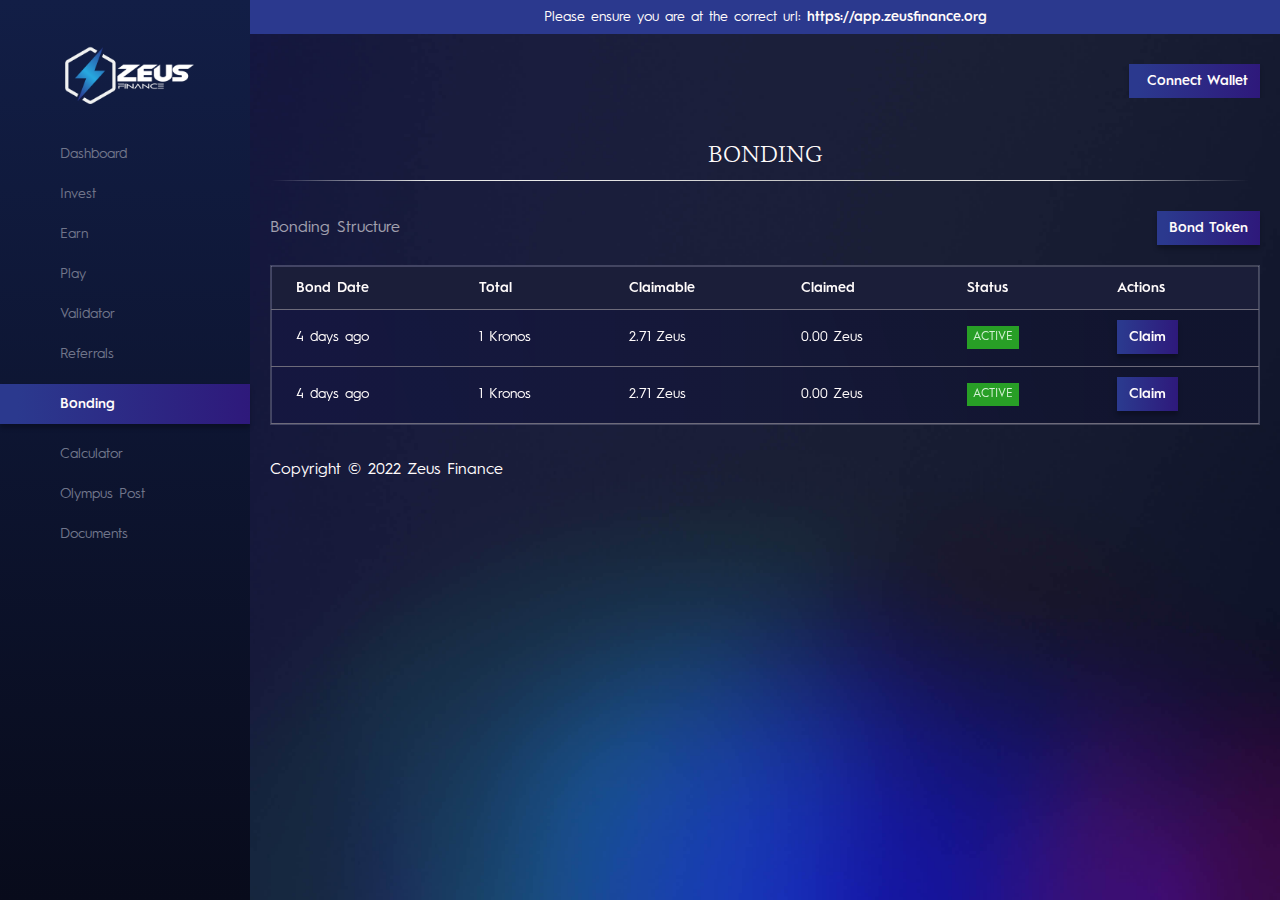
==== commit 3df0de55: "fixes v4" ====
--- a/bonding.html
+++ b/bonding.html
@@ -167,6 +167,20 @@
       </div>
     </div>
   </div>
+
+  <div class="footer">
+    <div class="container">
+      <div class="copyright">Copyright &copy; 2022 Zeus Finance</div>
+
+      <div class="socials">
+        <i class="uil uil-twitter"></i>
+        <i class="uil uil-telegram"></i>
+        <i class="uil uil-medium-m"></i>
+        <i class="uil uil-youtube"></i>
+        <i class="uil uil-discord"></i>
+      </div>
+    </div>
+  </div>
 </div>
 
 <!-- Modal -->
--- a/assets/style.css
+++ b/assets/style.css
@@ -387,10 +387,10 @@
 .dash-summary {
     /*margin-top: 32px;*/
     display: grid;
-    grid-template-columns: repeat(2, 1fr);
+    grid-template-columns: repeat(4, 1fr);
     column-gap: 20px;
 }
-@media only screen and (max-width: 980px) {
+@media only screen and (max-width: 1200px) {
     .dash-summary {
         grid-template-columns: repeat(1, 1fr);
     }
@@ -402,30 +402,35 @@
 
 .card-group {
     display: grid;
-    grid-template-columns: repeat(2, 1fr);
+    /*grid-template-columns: repeat(2, 1fr);*/
     column-gap: 20px;
 }
 @media only screen and (max-width: 768px) {
     .card-group {
-        grid-template-columns: repeat(1, 1fr);
+        /*grid-template-columns: repeat(1, 1fr);*/
     }
 }
 @media only screen and (min-width: 560px) {
     .card-group {
-        grid-template-columns: repeat(2, 1fr);
+        /*grid-template-columns: repeat(2, 1fr);*/
     }
 }
 
 
 .summary-card-single {
-    margin-bottom: 20px;
+    /*margin-bottom: 20px;*/
     padding: 20px;
     border: 1px solid rgba(255, 255, 255, 0.2);
 
     background: linear-gradient(253.09deg, rgba(3, 2, 34, 0.25) -7.53%, rgba(7, 6, 86, 0.1575) 97.04%);
     backdrop-filter: blur(200px);
     -webkit-backdrop-filter: blur(200px);
-    height: 126px;
+    /*height: 126px;*/
+}
+@media only screen and (max-width: 1200px) {
+    .summary-card-single {
+        margin-bottom: 20px;
+    }
 }
 
 .dash-summary-card-title {
@@ -436,7 +441,7 @@
 }
 
 .dash-summary-card-value {
-    font-size: 50px;
+    font-size: 40px;
     font-family: Ashbury, sans-serif;
     text-align: center;
 }
@@ -449,20 +454,27 @@
 
 .dash-summary-card-grid {
     width: 100%;
-    display: flex;
-    align-items: center;
-    justify-content: space-between;
+    align-items: center;
+    justify-content: center;
     margin-top: 10px;
 }
 
 .card-value {
-    font-size: 22px;
+    font-size: 28px;
     font-family: Ashbury, sans-serif;
 }
 @media only screen and (min-width: 980px) and (max-width: 1200px){
     .card-value {
         font-size: 18px;
     }
+}
+
+.value-change {
+    display: flex;
+    flex-direction: column;
+    align-items: center;
+    justify-content: center;
+    margin-bottom: 20px;
 }
 
 .gold-text {
@@ -511,22 +523,28 @@
 }
 
 .news-card {
-    padding: 20px;
+    grid-area: 1 / 3 / 2 / 5;
+    padding: 20px 20px 10px 20px;
     border: 1px solid rgba(255, 255, 255, 0.2);
 
     background: linear-gradient(253.09deg, rgba(3, 2, 34, 0.25) -7.53%, rgba(7, 6, 86, 0.1575) 97.04%);
     backdrop-filter: blur(200px);
     -webkit-backdrop-filter: blur(200px);
 
-    height: 272px;
+    /*height: 272px;*/
     overflow: hidden;
+}
+@media only screen and (max-width: 1200px) {
+    .news-card {
+        grid-area: unset;
+    }
 }
 
 img.news-card-bg {
     height: 213px;
     opacity: 0.2;
     transform: rotate(15deg);
-    top: 120px;
+    top: 80px;
     left: -25px;
     position: absolute;
     pointer-events: none;
@@ -568,7 +586,7 @@
 }
 
 .card-bottom {
-    margin-top: 50px;
+    margin-top: 20px;
     display: flex;
     align-items: center;
     justify-content: space-between;
@@ -2454,6 +2472,7 @@
     margin: 0  0 12px 0;
     display: flex;
     align-items: center;
+    justify-content: center;
 }
 
 .approve-alert .btn {
@@ -2518,18 +2537,57 @@
     padding: 8px 6px;
 }
 
-
-
-
-
-
-
-
-
-
-
-
-
-
-
-
+.mt-12 {margin-top: 12px}
+
+.claim-rewards-modal {
+    margin: 12px 0;
+    display: flex;
+    flex-direction: column;
+    align-items: center;
+    justify-content: center;
+}
+.claim-rewards-modal label {
+    color: #FFFBFB;
+    margin-right: 8px;
+    font-size: .875rem;
+    margin-bottom: 8px;
+}
+
+.claim-rewards-modal .filter-select {
+    font-size: .875rem;
+    width: 200px;
+}
+
+.claim-rewards-modal .btn {
+    margin-top: 12px;
+}
+
+.footer .container {
+    display: flex;
+    align-items: center;
+    justify-content: space-between;
+    margin-top: 32px;
+    color: #FFFBFB;
+}
+
+.footer .container .socials i {
+    margin-right: 20px;
+    font-size: 20px;
+    cursor: pointer;
+}
+
+.footer .container .socials i:hover {
+    color: #8EB7F5;
+}
+
+
+
+
+
+
+
+
+
+
+
+
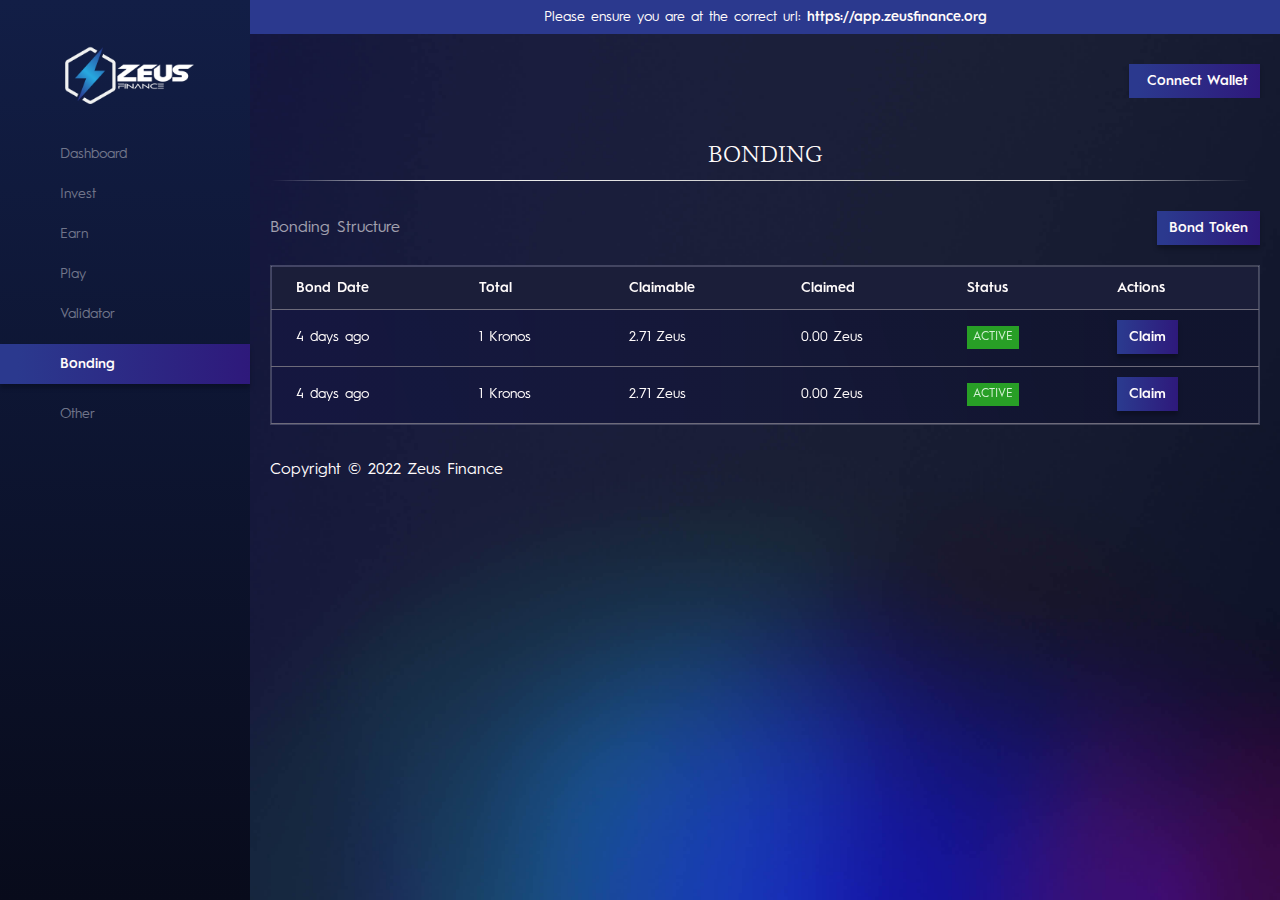
==== commit 8618649e: "submenu sidebar" ====
--- a/bonding.html
+++ b/bonding.html
@@ -58,13 +58,6 @@
       </a>
     </li>
 
-    <li class="menu-link">
-      <a href="referrals.html" class="menu-content">
-        <i class="uil uil-user-plus"></i>
-        <span class="menu-link-text">Referrals</span>
-      </a>
-    </li>
-
     <li class="menu-link active">
       <a href="bonding.html" class="menu-content">
         <i class="uil uil-adjust-circle"></i>
@@ -72,25 +65,45 @@
       </a>
     </li>
 
-    <li class="menu-link">
-      <a href="calculator.html" class="menu-content">
-        <i class="uil uil-calculator"></i>
-        <span class="menu-link-text">Calculator</span>
-      </a>
-    </li>
-
-    <li class="menu-link">
-      <a href="#" class="menu-content">
-        <i class="uil uil-newspaper"></i>
-        <span class="menu-link-text">Olympus Post</span>
-      </a>
-    </li>
-
-    <li class="menu-link">
-      <a href="#" class="menu-content">
-        <i class="uil uil-file-alt"></i>
-        <span class="menu-link-text">Documents</span>
-      </a>
+    <li class="menu-link sub-menu">
+      <div class="sub-menu-body" id="other-menu-trigger">
+        <a href="#" class="menu-content">
+          <i class="uil uil-file-alt"></i>
+          <span class="menu-link-text">Other <i class="uil uil-angle-down"></i></span>
+        </a>
+      </div>
+
+      <div class="sub-menu-box" id="other-submenu" style="display: none">
+        <ul class="sub-menu-list">
+          <li class="sub-menu-link">
+            <a href="calculator.html" class="sub-menu-content">
+              <i class="uil uil-calculator"></i>
+              <span class="menu-link-text">Calculator</span>
+            </a>
+          </li>
+
+          <li class="sub-menu-link">
+            <a href="referrals.html" class="sub-menu-content">
+              <i class="uil uil-user-plus"></i>
+              <span class="menu-link-text">Referrals</span>
+            </a>
+          </li>
+
+          <li class="sub-menu-link">
+            <a href="#" class="sub-menu-content">
+              <i class="uil uil-newspaper"></i>
+              <span class="menu-link-text">Olympus Post</span>
+            </a>
+          </li>
+
+          <li class="sub-menu-link">
+            <a href="#" class="sub-menu-content">
+              <i class="uil uil-file-alt"></i>
+              <span class="menu-link-text">Documents</span>
+            </a>
+          </li>
+        </ul>
+      </div>
     </li>
   </ul>
 </div>
@@ -234,4 +247,17 @@
     }
 
 </script>
+
+<script>
+    var menuTrigger = document.getElementById("other-menu-trigger");
+    var menuList = document.getElementById("other-submenu");
+
+    menuTrigger.onclick = function() {
+        if (menuList.style.display === "none") {
+            menuList.style.display = "block";
+        } else {
+            menuList.style.display = "none";
+        }
+    }
+</script>
 </html>--- a/assets/style.css
+++ b/assets/style.css
@@ -164,8 +164,52 @@
 li.menu-link.active:hover {
     background: linear-gradient(271.73deg, #2B398E 10.87%, #2F1076 110.5%);
 }
+
+li.sub-menu-link.active {
+    border-left: 3px solid #FFFBFB;
+}
+li.sub-menu-link.active .sub-menu-content {
+    color: #FFFBFB !important;
+}
+
+li.menu-link.sub-menu {
+    padding: 0;
+    background: none;
+    box-shadow: none;
+}
+li.menu-link.sub-menu.active:hover {
+    background: none;
+    box-shadow: none;
+}
+li.menu-link.sub-menu.active .sub-menu-body {
+    padding: 10px 0;
+    background: linear-gradient(91.88deg, #2B398E 7.34%, #2F1076 124.99%);
+    box-shadow: 0px 4px 4px rgba(0, 0, 0, 0.25);
+}
+
+.sub-menu-box {
+    margin-left: 65px;
+    margin-top: 10px;
+    border-left: 1px solid #70758A;
+    /*display: none;*/
+}
+
+.sub-menu-link {
+    margin-bottom: 5px;
+}
+
+.sub-menu-content {
+    margin-left: 20px;
+    color: #70758A;
+    font-size: 14px;
+    transition: all 300ms ease-out;
+}
+.sub-menu-link.active .sub-menu-content {
+    margin-left: 17px;
+}
+
 .menu-content {
-    margin-left: 60px;
+    padding-left: 60px;
     color: #70758A;
     font-size: 14px;
     transition: all 300ms ease-out;
@@ -230,7 +274,12 @@
 .active .menu-link-text {
     font-weight: 500;
 }
-
+.sub-menu.active .sub-menu-link.active .menu-link-text {
+    font-weight: 500;
+}
+.sub-menu.active .menu-link-text {
+    font-weight: 400;
+}
 
 /*mobile sidebar toggle*/
 #nav-toggle:checked + .sidebar {
@@ -2580,14 +2629,84 @@
     color: #8EB7F5;
 }
 
-
-
-
-
-
-
-
-
-
-
-
+.wallet-list {
+    position: absolute;
+    padding: 10px;
+    background: linear-gradient(91.88deg, #2B398E 7.34%, #2F1076 124.99%);
+    box-shadow: 0px 4px 4px rgba(0, 0, 0, 0.25);
+    margin-top: 8px;
+    width: 148px;
+    /*display: none;*/
+}
+
+.display-none {
+    display: none;
+}
+
+.wallet-list-item:first-child {
+    padding-bottom: 10px;
+    border-bottom: 1px solid #8EB7F5;
+}
+.wallet-list-item:last-child {
+    padding-top: 10px;
+}
+
+.wallet-list-item {
+    display: flex;
+    align-items: center;
+    font-size: 14px;
+    color: #FFFBFB;
+    cursor: pointer;
+}
+
+.wallet-label {
+    /*position: relative;*/
+}
+
+.wallet-icon {
+    width: 20px;
+    margin-right: 8px;
+}
+
+.page-list {
+    margin: 20px 0 0;
+    display: flex;
+    align-items: center;
+    justify-content: end;
+}
+
+.paginate {
+    display: flex;
+    align-items: center;
+    /*padding: 4px;*/
+}
+
+.page {
+    color: #FFFBFB;
+    padding: 4px 8px;
+    margin: 0 4px;
+    font-size: .875rem;
+    border: 1px solid #0E1437;
+    background-color: #2B398E;
+    cursor: pointer;
+}
+.page:last-child {
+    margin-right: 0;
+}
+.page.active {
+    background-color: #0E1437;
+    border: 2px solid #2B398E;
+}
+
+
+
+
+
+
+
+
+
+
+
+
+
